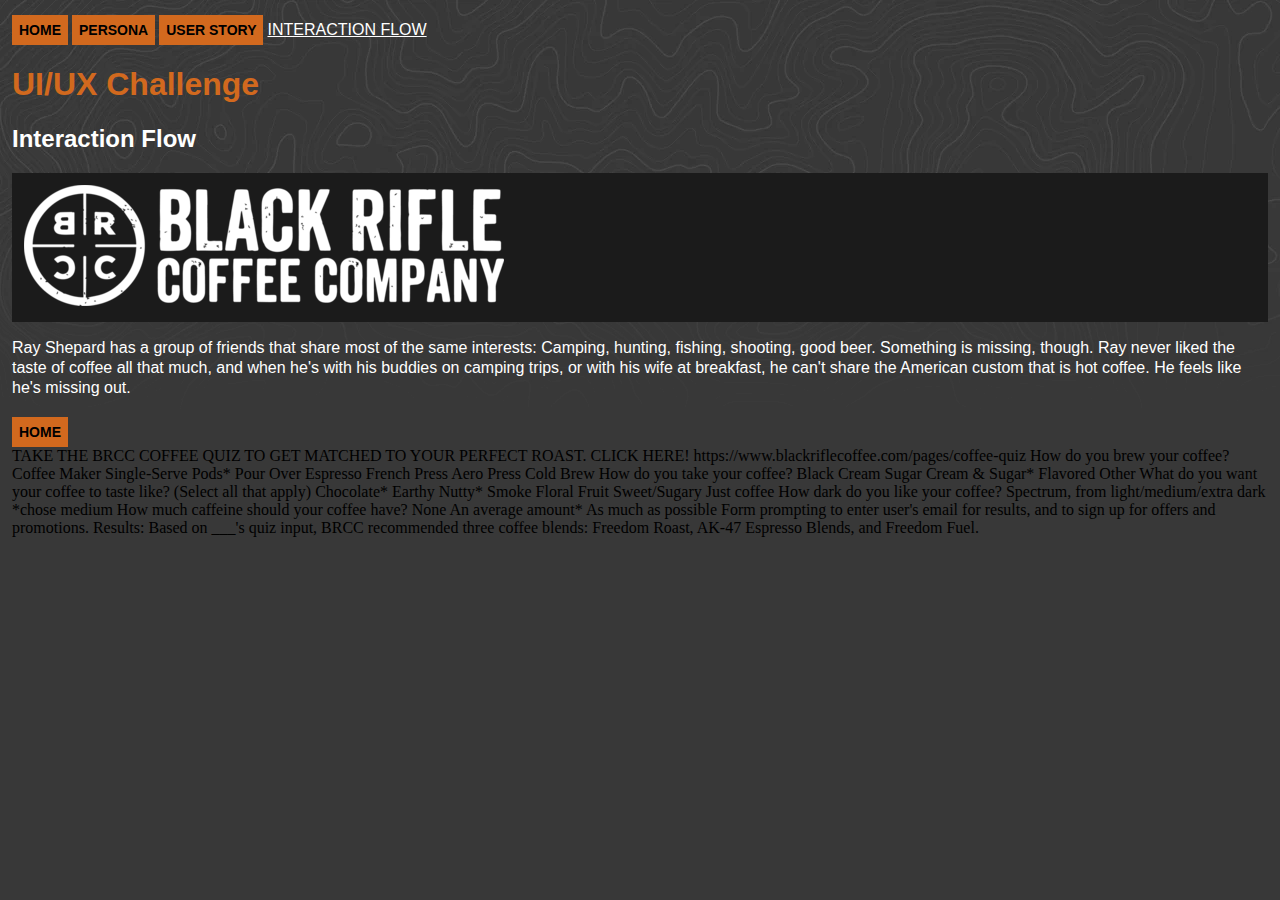
==== interaction-flow.html @ 80341150 "initial commit" ====
<!DOCTYPE html>
<html lang="en">
<head>
    <meta charset="UTF-8">
    <title>UI/UX Challenge | Interaction Flow</title>
    <link rel="stylesheet" href="styles.css" type="text/css" />
</head>
<body class="bodyStyle">

<div>
    <nav><a class="nav" href="index.html">HOME</a> <a class="nav" href="persona.html">PERSONA</a> <a class="nav" href="user-story.html">USER STORY</a> <a class="navon" href="interaction-flow.html">INTERACTION FLOW</a></nav>
</div>

<div class="topDiv">
    <h1 style="color: chocolate;">UI/UX Challenge</h1>
    <h2>Interaction Flow</h2>
    <div style="background-color: #1b1b1b; padding:12px;"><a href="https://www.blackriflecoffee.com/" target="_blank" alt="black rifle coffee company logo"><img src="./images/brcc-logo_large.png" /></a></div>
    <p>Ray Shepard has a group of friends that share most of the same interests: Camping, hunting, fishing, shooting, good beer.  Something is missing, though.  Ray never liked the taste of coffee all that much, and when he's with his buddies on camping trips, or with his wife at breakfast, he can't share the American custom that is hot coffee. He feels like he's missing out.</p>
    <a class="nav" href="index.html">HOME</a>
</div>


TAKE THE BRCC COFFEE QUIZ TO GET MATCHED TO YOUR PERFECT ROAST. CLICK HERE!
https://www.blackriflecoffee.com/pages/coffee-quiz

How do you brew your coffee?
Coffee Maker
Single-Serve Pods*
Pour Over
Espresso
French Press
Aero Press
Cold Brew

How do you take your coffee?
Black
Cream
Sugar
Cream & Sugar*
Flavored
Other

What do you want your coffee to taste like? (Select all that apply)
Chocolate*
Earthy
Nutty*
Smoke
Floral
Fruit
Sweet/Sugary
Just coffee

How dark do you like  your coffee?
Spectrum, from light/medium/extra dark
*chose medium

How much caffeine should your coffee have?
None
An average amount*
As much as possible

Form prompting to enter user's email for results, and to sign up for offers and promotions.

Results:
Based on ___'s quiz input, BRCC recommended three coffee blends: Freedom Roast, AK-47 Espresso Blends, and Freedom Fuel.


</body>
</html>
---- styles.css ----
.bodyStyle {
    background: #383838 url("./images/brcc_bg.png") no-repeat right top;
    margin: 12px;
}

h1, h2, h3, h4, h5, h6, p, span, li, a {
    font-family: "Gill Sans", sans-serif;
    color: white;
}

p {line-height: 125%;}

a.nav {
    background-color: chocolate;
    display: inline-block;
    border: none;
    padding:7px;
    margin-top:3px;
    text-align: center;
    text-decoration: none;
    font-family: "Gill Sans", sans-serif;
    font-size: 14px;
    font-weight: bold;
    color: black;

a.navon {
    background-color: #ff8c00;
    display: inline-block;
    border: none;
    padding:7px;
    margin-top:3px;
    text-align: center;
    text-decoration: none;
    font-family: "Gill Sans", sans-serif;
    font-size: 14px;
    font-weight: bold;
    color: black;
}

a.nav:hover {
    color: black;
    text-decoration: none;
    background-color: #ffffff;

}
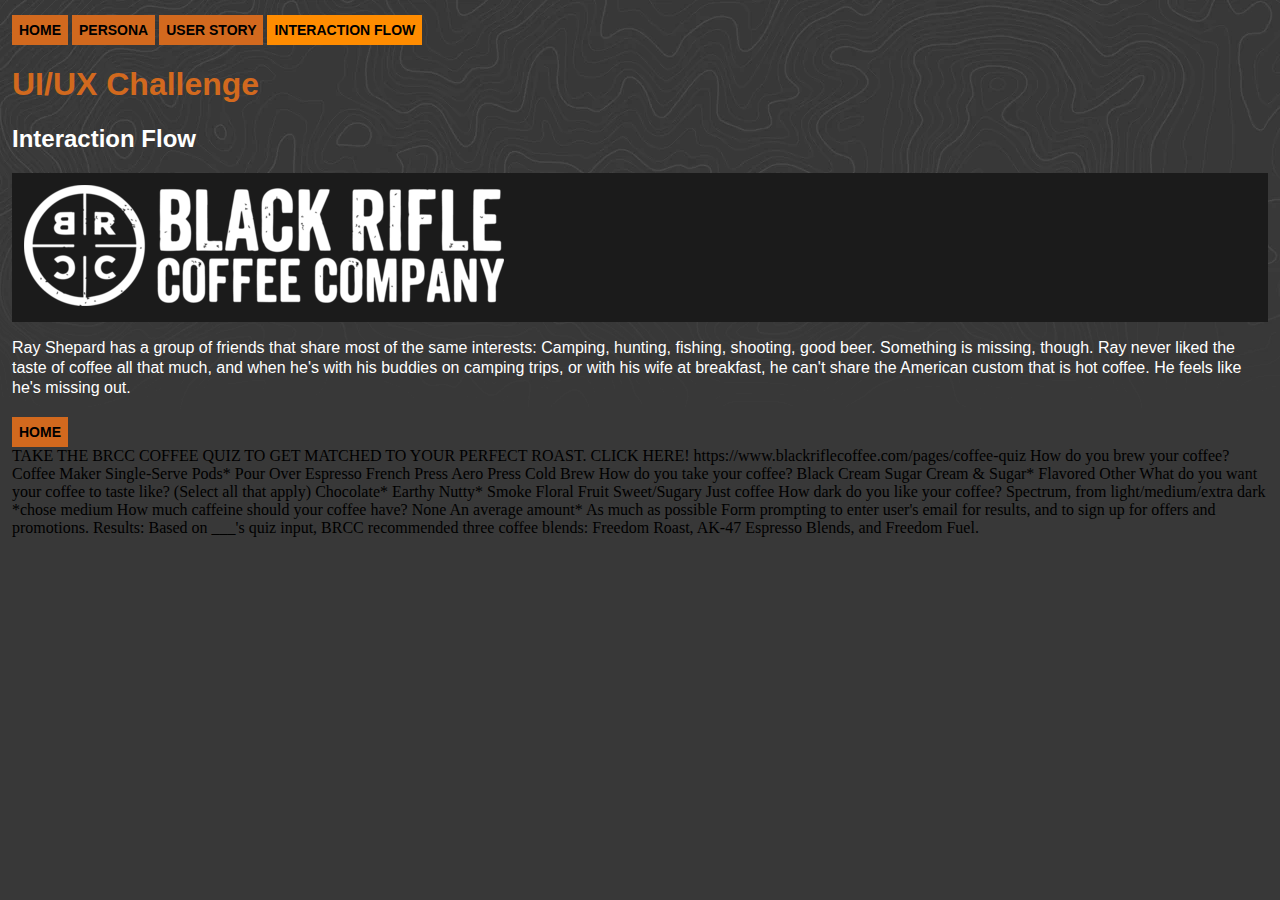
==== commit 67199cca: "initial commit" ====
--- a/interaction-flow.html
+++ b/interaction-flow.html
@@ -8,7 +8,7 @@
 <body class="bodyStyle">
 
 <div>
-    <nav><a class="nav" href="index.html">HOME</a> <a class="nav" href="persona.html">PERSONA</a> <a class="nav" href="user-story.html">USER STORY</a> <a class="navon" href="interaction-flow.html">INTERACTION FLOW</a></nav>
+    <nav><a class="nav" href="index.html">HOME</a> <a class="nav" href="persona.html">PERSONA</a> <a class="nav" href="user-story.html">USER STORY</a> <a class="nav" style="background-color: #ff8c00;" href="interaction-flow.html">INTERACTION FLOW</a></nav>
 </div>
 
 <div class="topDiv">
--- a/styles.css
+++ b/styles.css
@@ -7,6 +7,8 @@
     font-family: "Gill Sans", sans-serif;
     color: white;
 }
+
+.topHeader {color: chocolate;}
 
 p {line-height: 125%;}
 
@@ -23,23 +25,13 @@
     font-weight: bold;
     color: black;
 
-a.navon {
-    background-color: #ff8c00;
-    display: inline-block;
-    border: none;
-    padding:7px;
-    margin-top:3px;
-    text-align: center;
+
+a.nav:hover {
     text-decoration: none;
-    font-family: "Gill Sans", sans-serif;
-    font-size: 14px;
-    font-weight: bold;
-    color: black;
+    background-color: #ffffff;
 }
 
-a.nav:hover {
-    color: black;
-    text-decoration: none;
-    background-color: #ffffff;
-
-}+.dark {
+    background-color: #1b1b1b;
+    padding: 12px;
+}
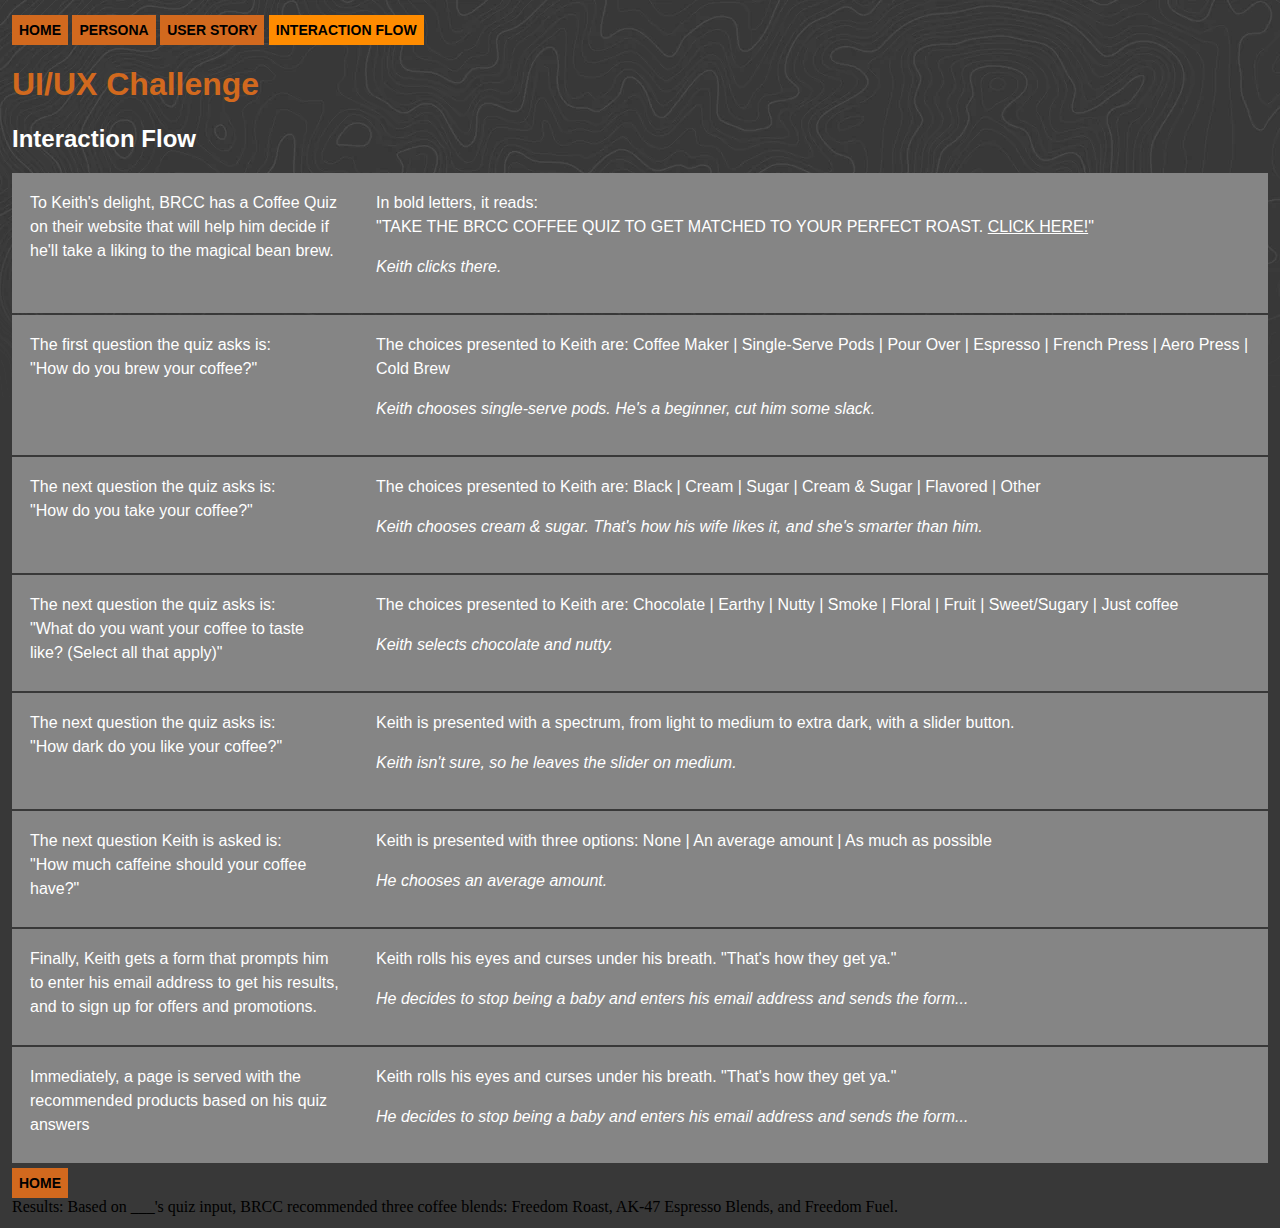
==== commit af18c232: "initial commit" ====
--- a/interaction-flow.html
+++ b/interaction-flow.html
@@ -11,55 +11,99 @@
     <nav><a class="nav" href="index.html">HOME</a> <a class="nav" href="persona.html">PERSONA</a> <a class="nav" href="user-story.html">USER STORY</a> <a class="nav" style="background-color: #ff8c00;" href="interaction-flow.html">INTERACTION FLOW</a></nav>
 </div>
 
-<div class="topDiv">
+<div>
     <h1 style="color: chocolate;">UI/UX Challenge</h1>
     <h2>Interaction Flow</h2>
-    <div style="background-color: #1b1b1b; padding:12px;"><a href="https://www.blackriflecoffee.com/" target="_blank" alt="black rifle coffee company logo"><img src="./images/brcc-logo_large.png" /></a></div>
-    <p>Ray Shepard has a group of friends that share most of the same interests: Camping, hunting, fishing, shooting, good beer.  Something is missing, though.  Ray never liked the taste of coffee all that much, and when he's with his buddies on camping trips, or with his wife at breakfast, he can't share the American custom that is hot coffee. He feels like he's missing out.</p>
+
+
+    <div class="flexbox-container-a" >
+        <div class="flexbox-item-1">
+            <span>To Keith's delight, BRCC has a Coffee Quiz on their website that will help him decide if he'll take a liking to the magical bean brew.</span>
+        </div>
+        <div class="flexbox-item-2">
+            <span>In bold letters, it reads: <br />"TAKE THE BRCC COFFEE QUIZ TO GET MATCHED TO YOUR PERFECT ROAST. <a href="https://www.blackriflecoffee.com/pages/coffee-quiz" target="_blank">CLICK HERE!</a>"</span>
+            <p><i>Keith clicks there.</i></p>
+        </div>
+    </div>
+
+    <div class="flexbox-container-a" >
+        <div class="flexbox-item-1">
+            <span>The first question the quiz asks is: <br />"How do you brew your coffee?"</span>
+        </div>
+        <div class="flexbox-item-2">
+            <span>The choices presented to Keith are: Coffee Maker | Single-Serve Pods | Pour Over | Espresso | French Press | Aero Press | Cold Brew</span>
+            <p><i>Keith chooses single-serve pods.  He's a beginner, cut him some slack.</i></p>
+        </div>
+    </div>
+
+    <div class="flexbox-container-a" >
+        <div class="flexbox-item-1">
+            <span>The next question the quiz asks is: <br />"How do you take your coffee?"</span>
+        </div>
+        <div class="flexbox-item-2">
+            <span>The choices presented to Keith are: Black | Cream | Sugar | Cream & Sugar | Flavored | Other</span>
+            <p><i>Keith chooses cream & sugar.  That's how his wife likes it, and she's smarter than him.</i></p>
+        </div>
+    </div>
+
+    <div class="flexbox-container-a" >
+        <div class="flexbox-item-1">
+            <span>The next question the quiz asks is: <br />"What do you want your coffee to taste like? (Select all that apply)"</span>
+        </div>
+        <div class="flexbox-item-2">
+            <span>The choices presented to Keith are: Chocolate | Earthy | Nutty | Smoke | Floral | Fruit | Sweet/Sugary | Just coffee</span>
+            <p><i>Keith selects chocolate and nutty.</i></p>
+        </div>
+    </div>
+
+    <div class="flexbox-container-a" >
+        <div class="flexbox-item-1">
+            <span>The next question the quiz asks is: <br />"How dark do you like  your coffee?"</span>
+        </div>
+        <div class="flexbox-item-2">
+            <span>Keith is presented with a spectrum, from light to medium to extra dark, with a slider button.</span>
+            <p><i>Keith isn't sure, so he leaves the slider on medium.</i></p>
+        </div>
+    </div>
+
+    <div class="flexbox-container-a" >
+        <div class="flexbox-item-1">
+            <span>The next question Keith is asked is: <br />"How much caffeine should your coffee have?"</span>
+        </div>
+        <div class="flexbox-item-2">
+            <span>Keith is presented with three options: None | An average amount | As much as possible</span>
+            <p><i>He chooses an average amount.</i></p>
+        </div>
+    </div>
+
+    <div class="flexbox-container-a" >
+        <div class="flexbox-item-1">
+            <span>Finally, Keith gets a form that prompts him to enter his email address to get his results, and to sign up for offers and promotions.</span>
+        </div>
+        <div class="flexbox-item-2">
+            <span>Keith rolls his eyes and curses under his breath. "That's how they get ya."</span>
+            <p><i>He decides to stop being a baby and enters his email address and sends the form...</i></p>
+        </div>
+    </div>
+
+    <div class="flexbox-container-a">
+        <div class="flexbox-item-1">
+            <span>Immediately, a page is served with the recommended products based on his quiz answers</span>
+        </div>
+        <div class="flexbox-item-2">
+            <span>Keith rolls his eyes and curses under his breath. "That's how they get ya."</span>
+            <p><i>He decides to stop being a baby and enters his email address and sends the form...</i></p>
+        </div>
+    </div>
+
+
+
     <a class="nav" href="index.html">HOME</a>
 </div>
 
 
-TAKE THE BRCC COFFEE QUIZ TO GET MATCHED TO YOUR PERFECT ROAST. CLICK HERE!
-https://www.blackriflecoffee.com/pages/coffee-quiz
 
-How do you brew your coffee?
-Coffee Maker
-Single-Serve Pods*
-Pour Over
-Espresso
-French Press
-Aero Press
-Cold Brew
 
-How do you take your coffee?
-Black
-Cream
-Sugar
-Cream & Sugar*
-Flavored
-Other
-
-What do you want your coffee to taste like? (Select all that apply)
-Chocolate*
-Earthy
-Nutty*
-Smoke
-Floral
-Fruit
-Sweet/Sugary
-Just coffee
-
-How dark do you like  your coffee?
-Spectrum, from light/medium/extra dark
-*chose medium
-
-How much caffeine should your coffee have?
-None
-An average amount*
-As much as possible
-
-Form prompting to enter user's email for results, and to sign up for offers and promotions.
 
 Results:
 Based on ___'s quiz input, BRCC recommended three coffee blends: Freedom Roast, AK-47 Espresso Blends, and Freedom Fuel.
--- a/styles.css
+++ b/styles.css
@@ -1,30 +1,84 @@
 .bodyStyle {
-    background: #383838 url("./images/brcc_bg.png") no-repeat right top;
+    background: #383838 url("./images/brcc_bg.png") repeat-x right top;
     margin: 12px;
 }
 
-h1, h2, h3, h4, h5, h6, p, span, li, a {
+div, h1, h2, h3, h4, h5, h6, p, span, li, a {
     font-family: "Gill Sans", sans-serif;
     color: white;
 }
 
+.h3 {
+    font-family: "Gill Sans", sans-serif;
+    color: white;
+    font-weight: bold;
+    size:14px;
+}
+
+.flexbox-container {
+    display: flex;
+    flex-flow: row nowrap;
+    justify-content: flex-start;
+    align-items: flex-start;
+    background-color: #858585;
+    min-height: 160px;
+    margin-bottom:2px;
+}
+
+.flexbox-container-a {
+    display: flex;
+    flex-flow: row nowrap;
+    justify-content: flex-start;
+    align-items: flex-start;
+    background-color: #858585;
+    min-height: 75px;
+    margin-bottom:2px;
+}
+
+.flexbox-item-1 {
+    flex: none;
+    flex-shrink: 0;
+    width: 310px;
+    color: white;
+    padding: 9px;
+    margin: 9px;
+}
+
+.flexbox-item-1a {
+    flex: none;
+    flex-shrink: 0;
+    width: 310px;
+    color: white;
+    padding: 9px;
+    margin: 9px;
+    background: #858585 url("./images/keithMcLeod.png") no-repeat right top;
+}
+
+.flexbox-item-2 {
+    flex-grow: 2;
+    flex-basis: 100;
+    color: white;
+    padding: 9px;
+    margin: 9px;
+}
+
 .topHeader {color: chocolate;}
 
-p {line-height: 125%;}
+p, span {line-height: 150%;}
 
 a.nav {
     background-color: chocolate;
     display: inline-block;
     border: none;
-    padding:7px;
-    margin-top:3px;
+    padding: 7px;
+    margin-top: 3px;
     text-align: center;
     text-decoration: none;
     font-family: "Gill Sans", sans-serif;
     font-size: 14px;
     font-weight: bold;
     color: black;
-
+}
 
 a.nav:hover {
     text-decoration: none;
@@ -32,6 +86,6 @@
 }
 
 .dark {
-    background-color: #1b1b1b;
+    background-color: #858585;
     padding: 12px;
 }
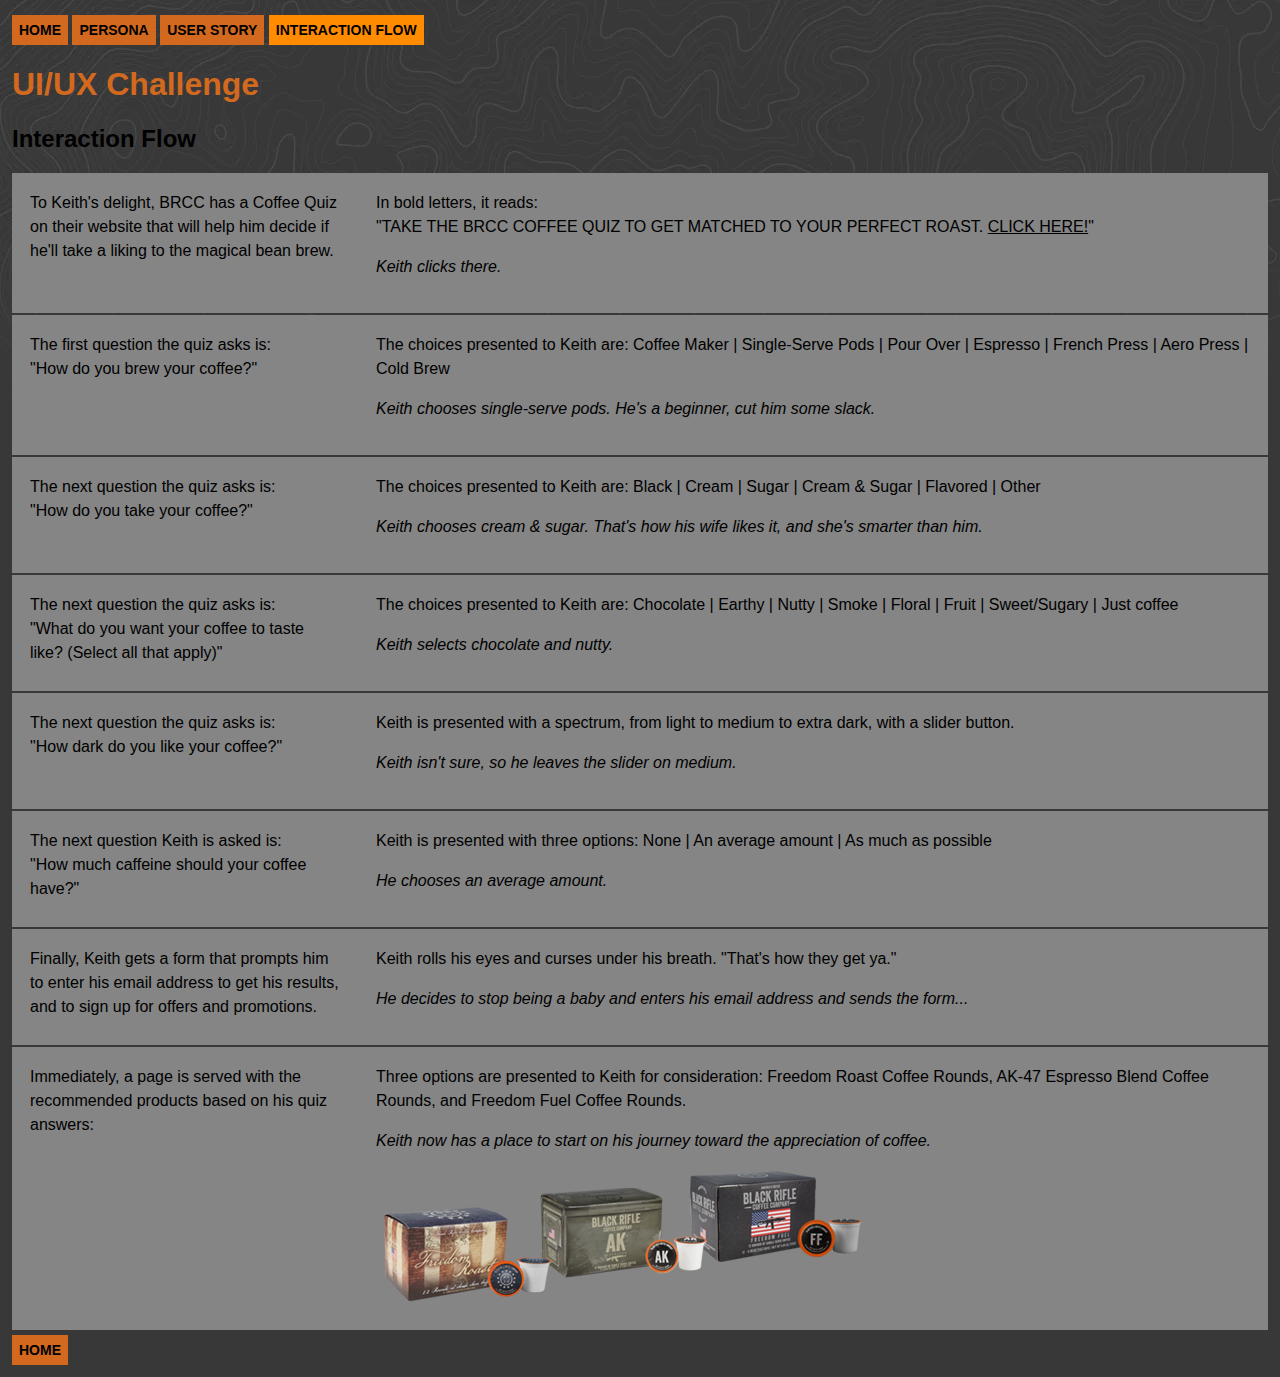
==== commit 45e2c024: "initial commit" ====
--- a/interaction-flow.html
+++ b/interaction-flow.html
@@ -88,26 +88,22 @@
 
     <div class="flexbox-container-a">
         <div class="flexbox-item-1">
-            <span>Immediately, a page is served with the recommended products based on his quiz answers</span>
+            <span>Immediately, a page is served with the recommended products based on his quiz answers:</span>
         </div>
+
         <div class="flexbox-item-2">
-            <span>Keith rolls his eyes and curses under his breath. "That's how they get ya."</span>
-            <p><i>He decides to stop being a baby and enters his email address and sends the form...</i></p>
+            <div>
+            <span>Three options are presented to Keith for consideration: Freedom Roast Coffee Rounds, AK-47 Espresso Blend Coffee Rounds, and Freedom Fuel Coffee Rounds.</span>
+            <p><i>Keith now has a place to start on his journey toward the appreciation of coffee.</i></p>
+                <a href="https://www.blackriflecoffee.com/" target="_blank" alt="black rifle coffee product selection"><img src="./images/brcc_coffee_selections.png" /></a>
+            </div>
+
         </div>
     </div>
-
-
 
     <a class="nav" href="index.html">HOME</a>
 </div>
 
 
-
-
-
-Results:
-Based on ___'s quiz input, BRCC recommended three coffee blends: Freedom Roast, AK-47 Espresso Blends, and Freedom Fuel.
-
-
 </body>
 </html>
--- a/styles.css
+++ b/styles.css
@@ -4,12 +4,12 @@
 }
 
 div, h1, h2, h3, h4, h5, h6, p, span, li, a {
-    font-family: "Gill Sans", sans-serif;
-    color: white;
+    font-family: Arial, sans-serif;
+    color: black;
 }
 
 .h3 {
-    font-family: "Gill Sans", sans-serif;
+    font-family: Arial, sans-serif;
     color: white;
     font-weight: bold;
     size:14px;
@@ -39,7 +39,7 @@
     flex: none;
     flex-shrink: 0;
     width: 310px;
-    color: white;
+    color: black;
     padding: 9px;
     margin: 9px;
 }
@@ -48,7 +48,7 @@
     flex: none;
     flex-shrink: 0;
     width: 310px;
-    color: white;
+    color: black;
     padding: 9px;
     margin: 9px;
     background: #858585 url("./images/keithMcLeod.png") no-repeat right top;
@@ -57,14 +57,17 @@
 .flexbox-item-2 {
     flex-grow: 2;
     flex-basis: 100;
-    color: white;
+    color: black;
     padding: 9px;
     margin: 9px;
 }
 
 .topHeader {color: chocolate;}
 
-p, span {line-height: 150%;}
+p, span {
+    line-height: 150%;
+    color: black;
+}
 
 a.nav {
     background-color: chocolate;
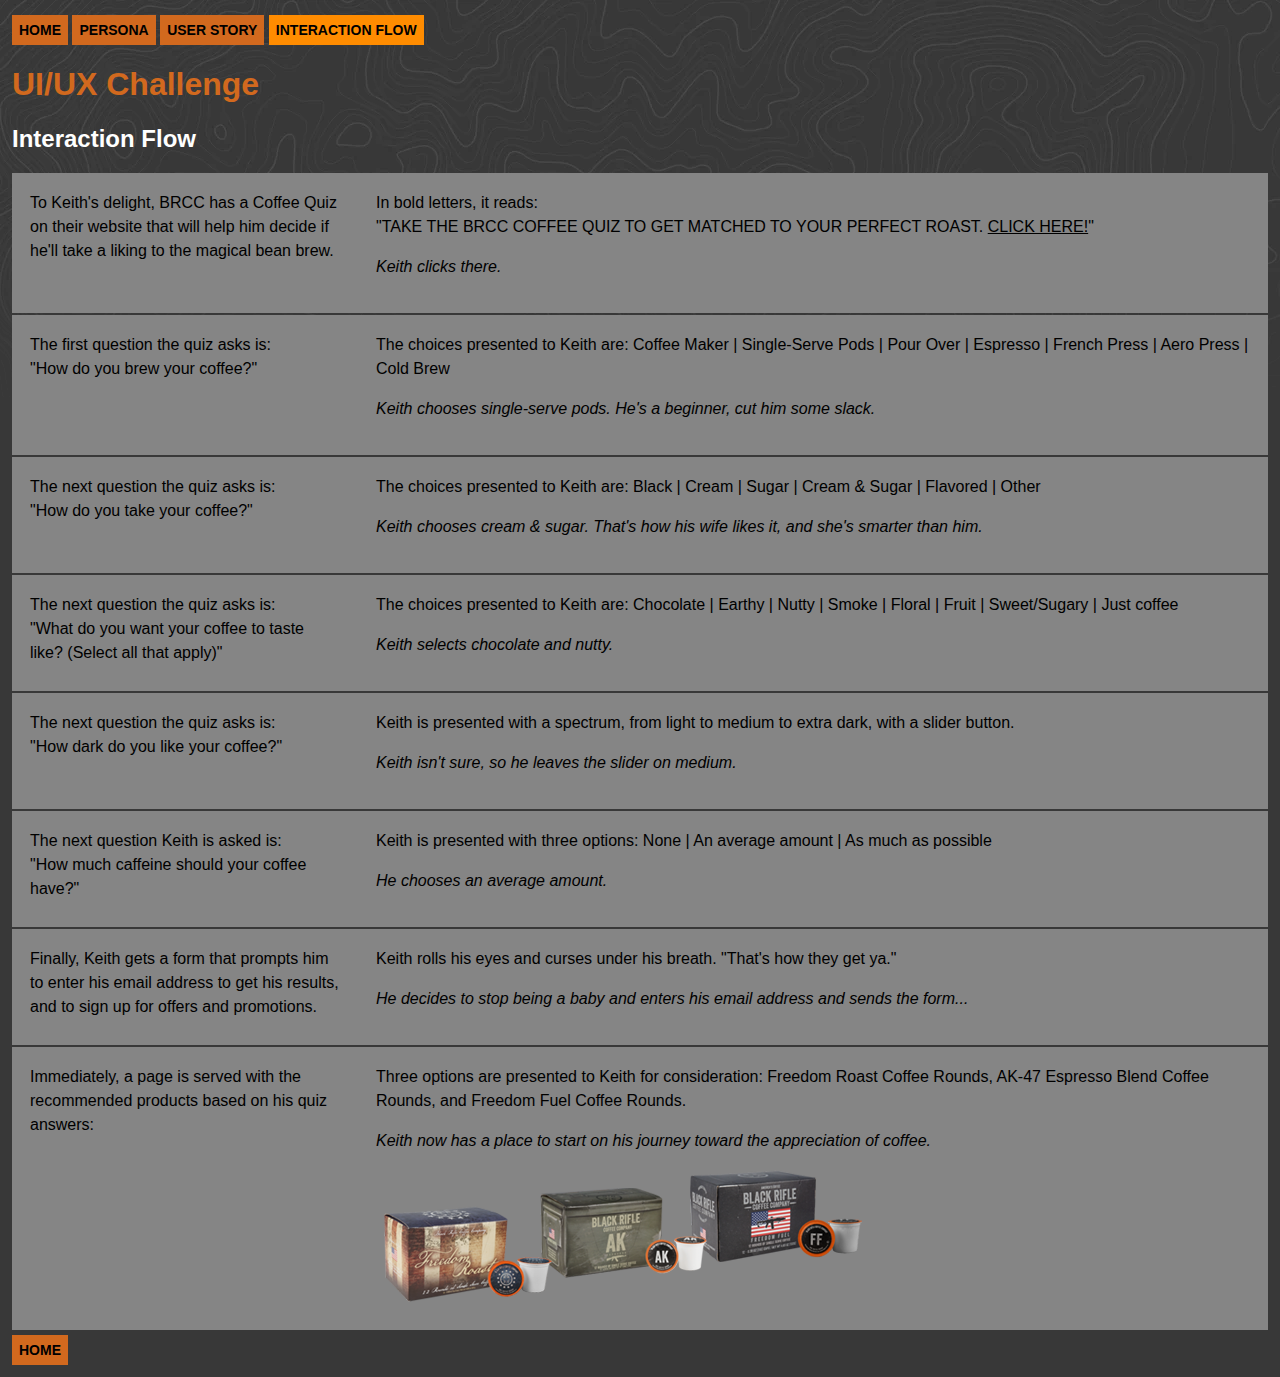
==== commit aac73b64: "initial commit" ====
--- a/interaction-flow.html
+++ b/interaction-flow.html
@@ -13,7 +13,7 @@
 
 <div>
     <h1 style="color: chocolate;">UI/UX Challenge</h1>
-    <h2>Interaction Flow</h2>
+    <h2 class="white">Interaction Flow</h2>
 
 
     <div class="flexbox-container-a" >
--- a/styles.css
+++ b/styles.css
@@ -69,6 +69,8 @@
     color: black;
 }
 
+.white {color:white;}
+
 a.nav {
     background-color: chocolate;
     display: inline-block;
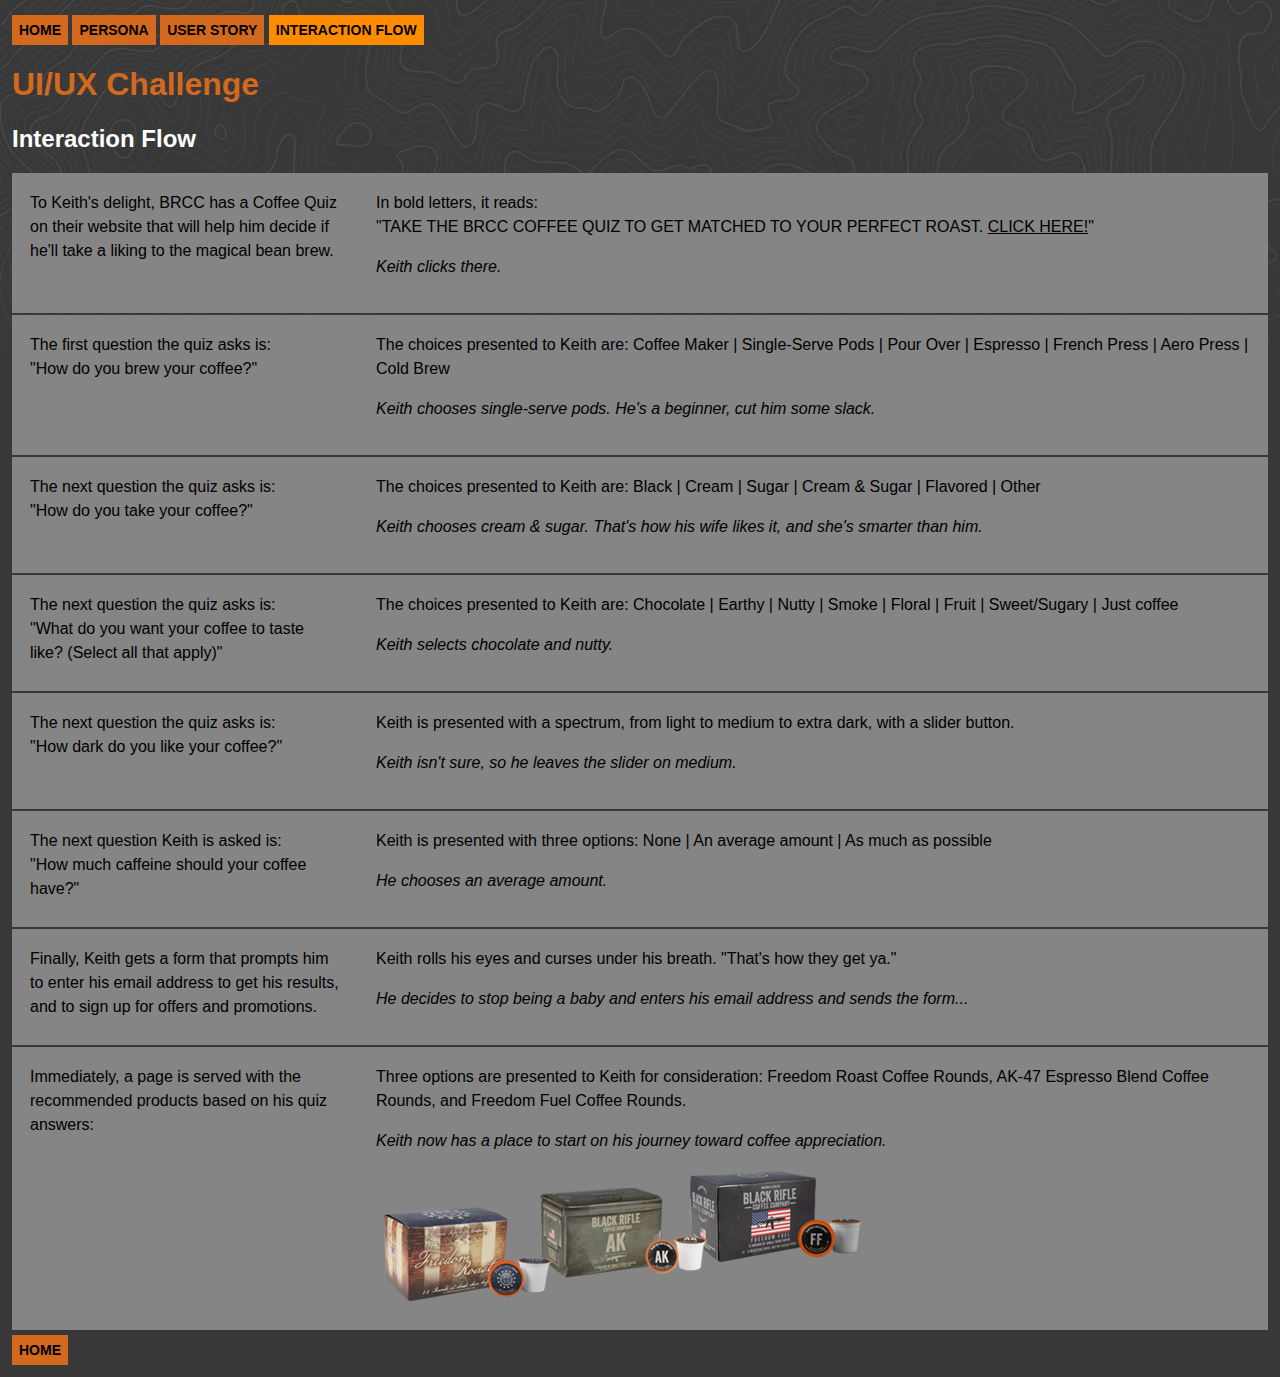
==== commit 282ff522: "initial commit" ====
--- a/interaction-flow.html
+++ b/interaction-flow.html
@@ -94,8 +94,8 @@
         <div class="flexbox-item-2">
             <div>
             <span>Three options are presented to Keith for consideration: Freedom Roast Coffee Rounds, AK-47 Espresso Blend Coffee Rounds, and Freedom Fuel Coffee Rounds.</span>
-            <p><i>Keith now has a place to start on his journey toward the appreciation of coffee.</i></p>
-                <a href="https://www.blackriflecoffee.com/" target="_blank" alt="black rifle coffee product selection"><img src="./images/brcc_coffee_selections.png" /></a>
+            <p><i>Keith now has a place to start on his journey toward coffee appreciation.</i></p>
+                <a href="https://www.blackriflecoffee.com/" target="_blank"><img src="./images/brcc_coffee_selections.png" alt="black rifle coffee product selection" /></a>
             </div>
 
         </div>
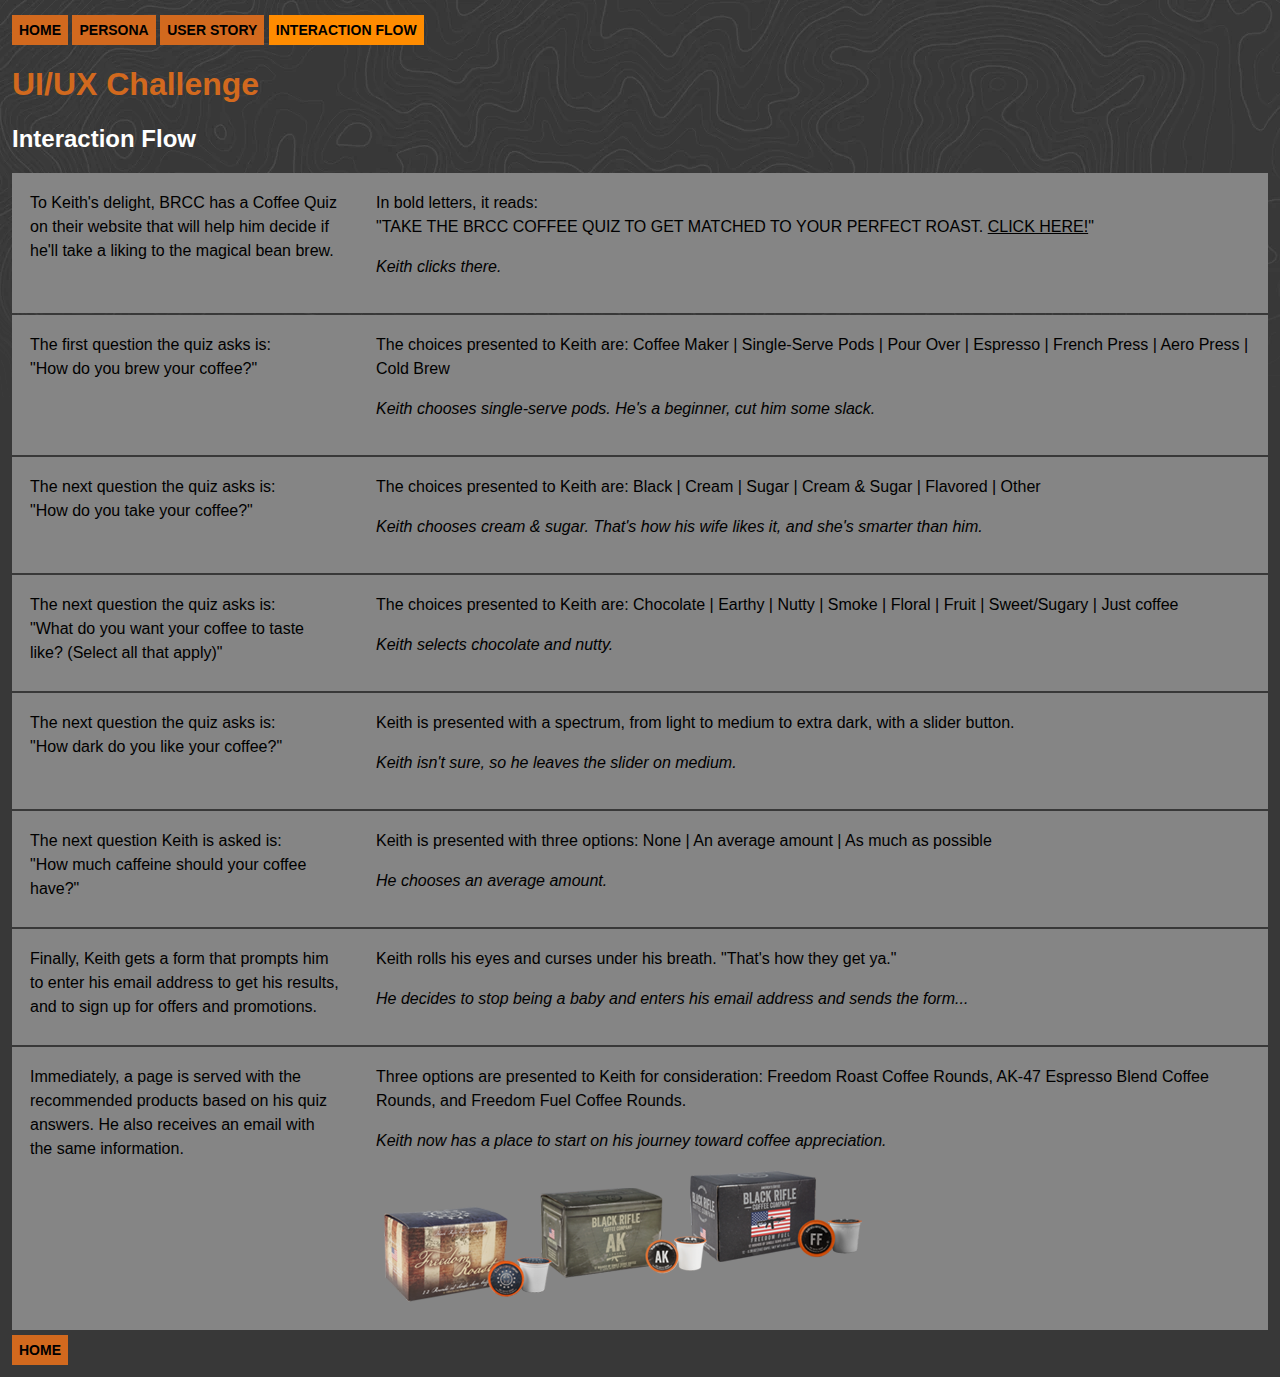
==== commit 59013079: "initial commit" ====
--- a/interaction-flow.html
+++ b/interaction-flow.html
@@ -88,7 +88,7 @@
 
     <div class="flexbox-container-a">
         <div class="flexbox-item-1">
-            <span>Immediately, a page is served with the recommended products based on his quiz answers:</span>
+            <span>Immediately, a page is served with the recommended products based on his quiz answers. He also receives an email with the same information.</span>
         </div>
 
         <div class="flexbox-item-2">
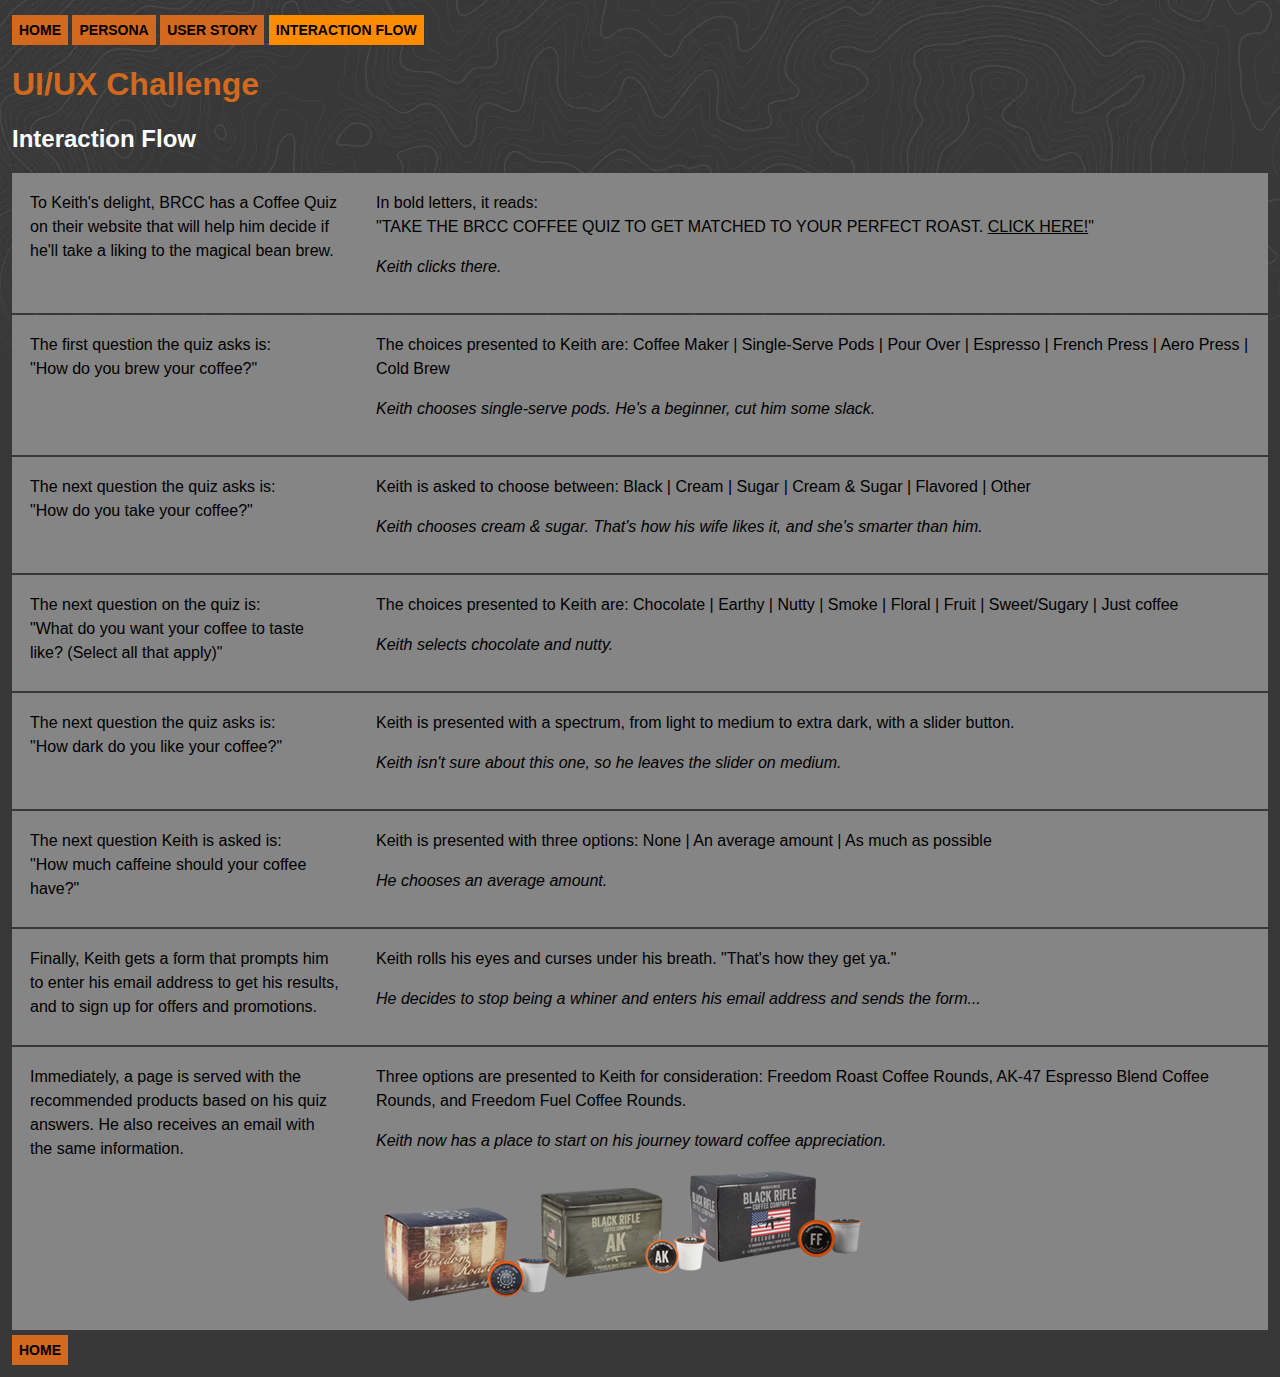
==== commit 7e125e18: "initial commit" ====
--- a/interaction-flow.html
+++ b/interaction-flow.html
@@ -41,14 +41,14 @@
             <span>The next question the quiz asks is: <br />"How do you take your coffee?"</span>
         </div>
         <div class="flexbox-item-2">
-            <span>The choices presented to Keith are: Black | Cream | Sugar | Cream & Sugar | Flavored | Other</span>
+            <span>Keith is asked to choose between: Black | Cream | Sugar | Cream & Sugar | Flavored | Other</span>
             <p><i>Keith chooses cream & sugar.  That's how his wife likes it, and she's smarter than him.</i></p>
         </div>
     </div>
 
     <div class="flexbox-container-a" >
         <div class="flexbox-item-1">
-            <span>The next question the quiz asks is: <br />"What do you want your coffee to taste like? (Select all that apply)"</span>
+            <span>The next question on the quiz is:<br />"What do you want your coffee to taste like? (Select all that apply)"</span>
         </div>
         <div class="flexbox-item-2">
             <span>The choices presented to Keith are: Chocolate | Earthy | Nutty | Smoke | Floral | Fruit | Sweet/Sugary | Just coffee</span>
@@ -62,7 +62,7 @@
         </div>
         <div class="flexbox-item-2">
             <span>Keith is presented with a spectrum, from light to medium to extra dark, with a slider button.</span>
-            <p><i>Keith isn't sure, so he leaves the slider on medium.</i></p>
+            <p><i>Keith isn't sure about this one, so he leaves the slider on medium.</i></p>
         </div>
     </div>
 
@@ -82,7 +82,7 @@
         </div>
         <div class="flexbox-item-2">
             <span>Keith rolls his eyes and curses under his breath. "That's how they get ya."</span>
-            <p><i>He decides to stop being a baby and enters his email address and sends the form...</i></p>
+            <p><i>He decides to stop being a whiner and enters his email address and sends the form...</i></p>
         </div>
     </div>
 
